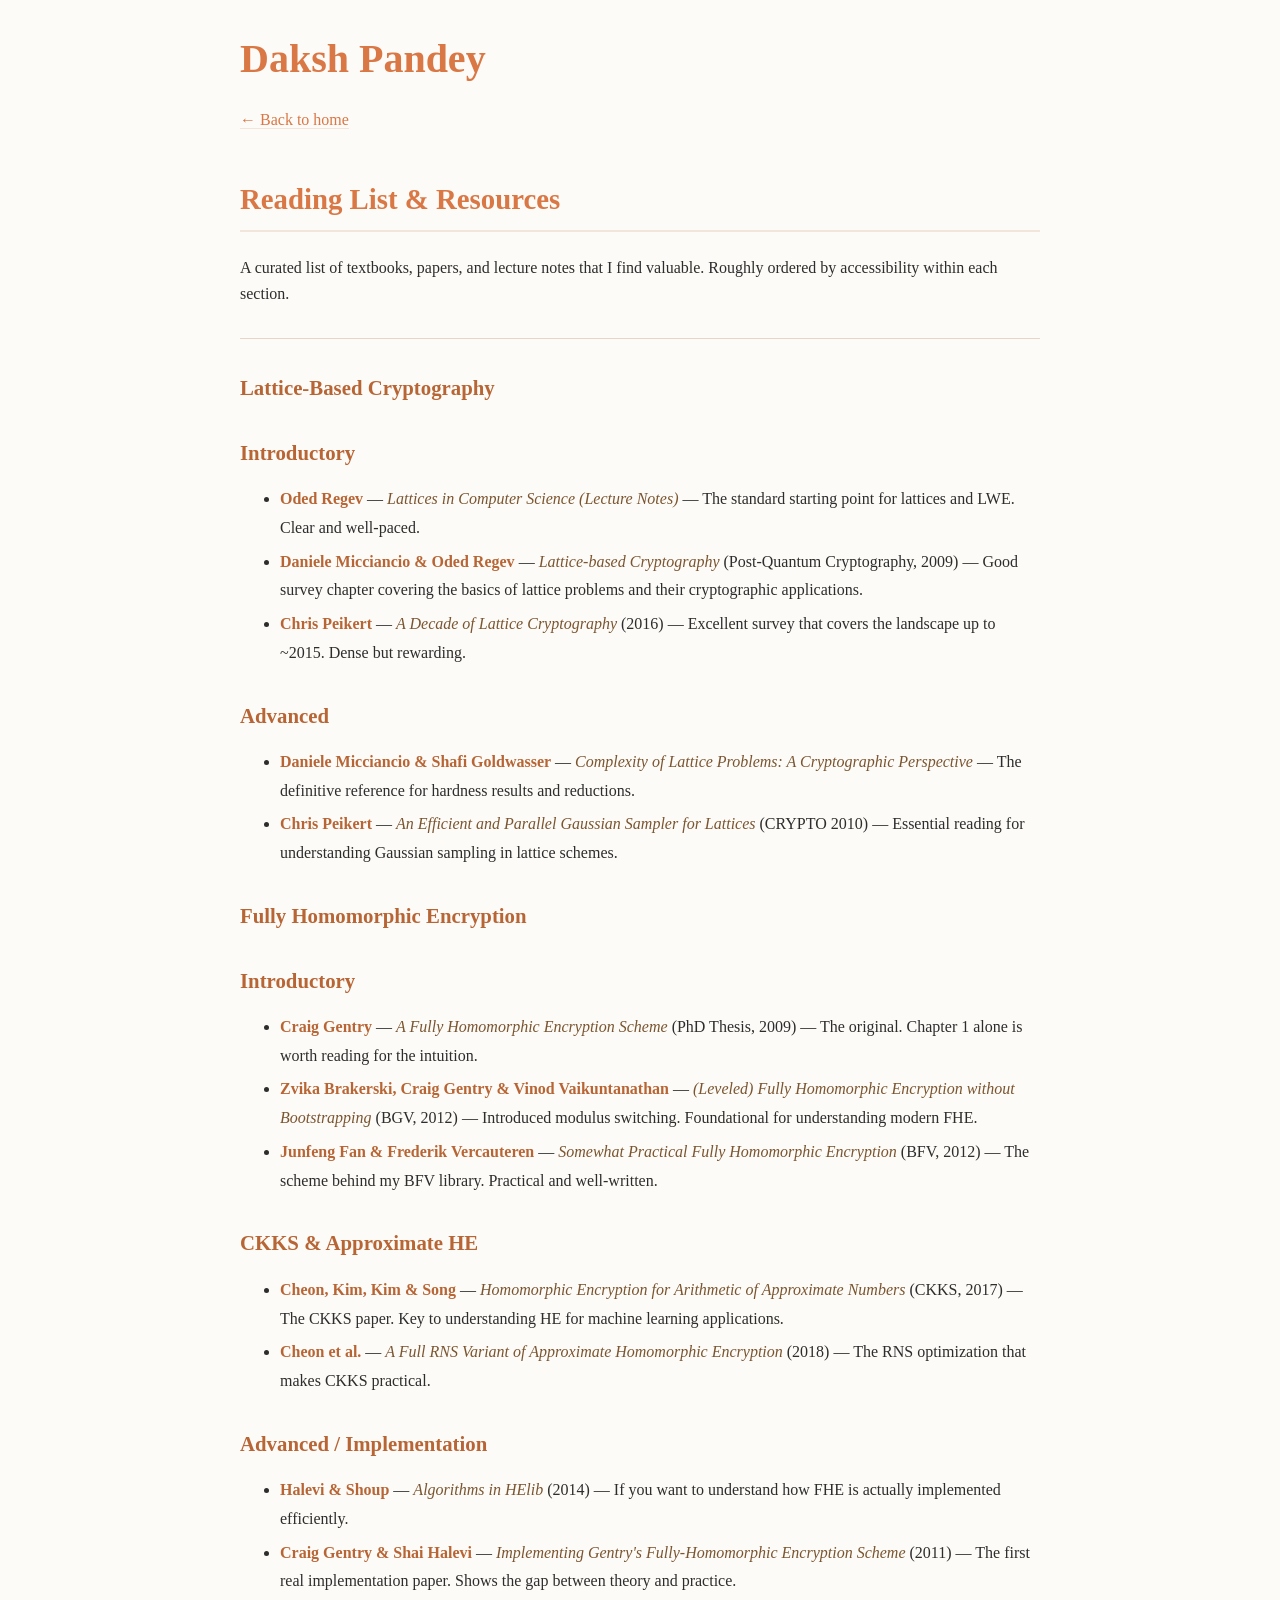
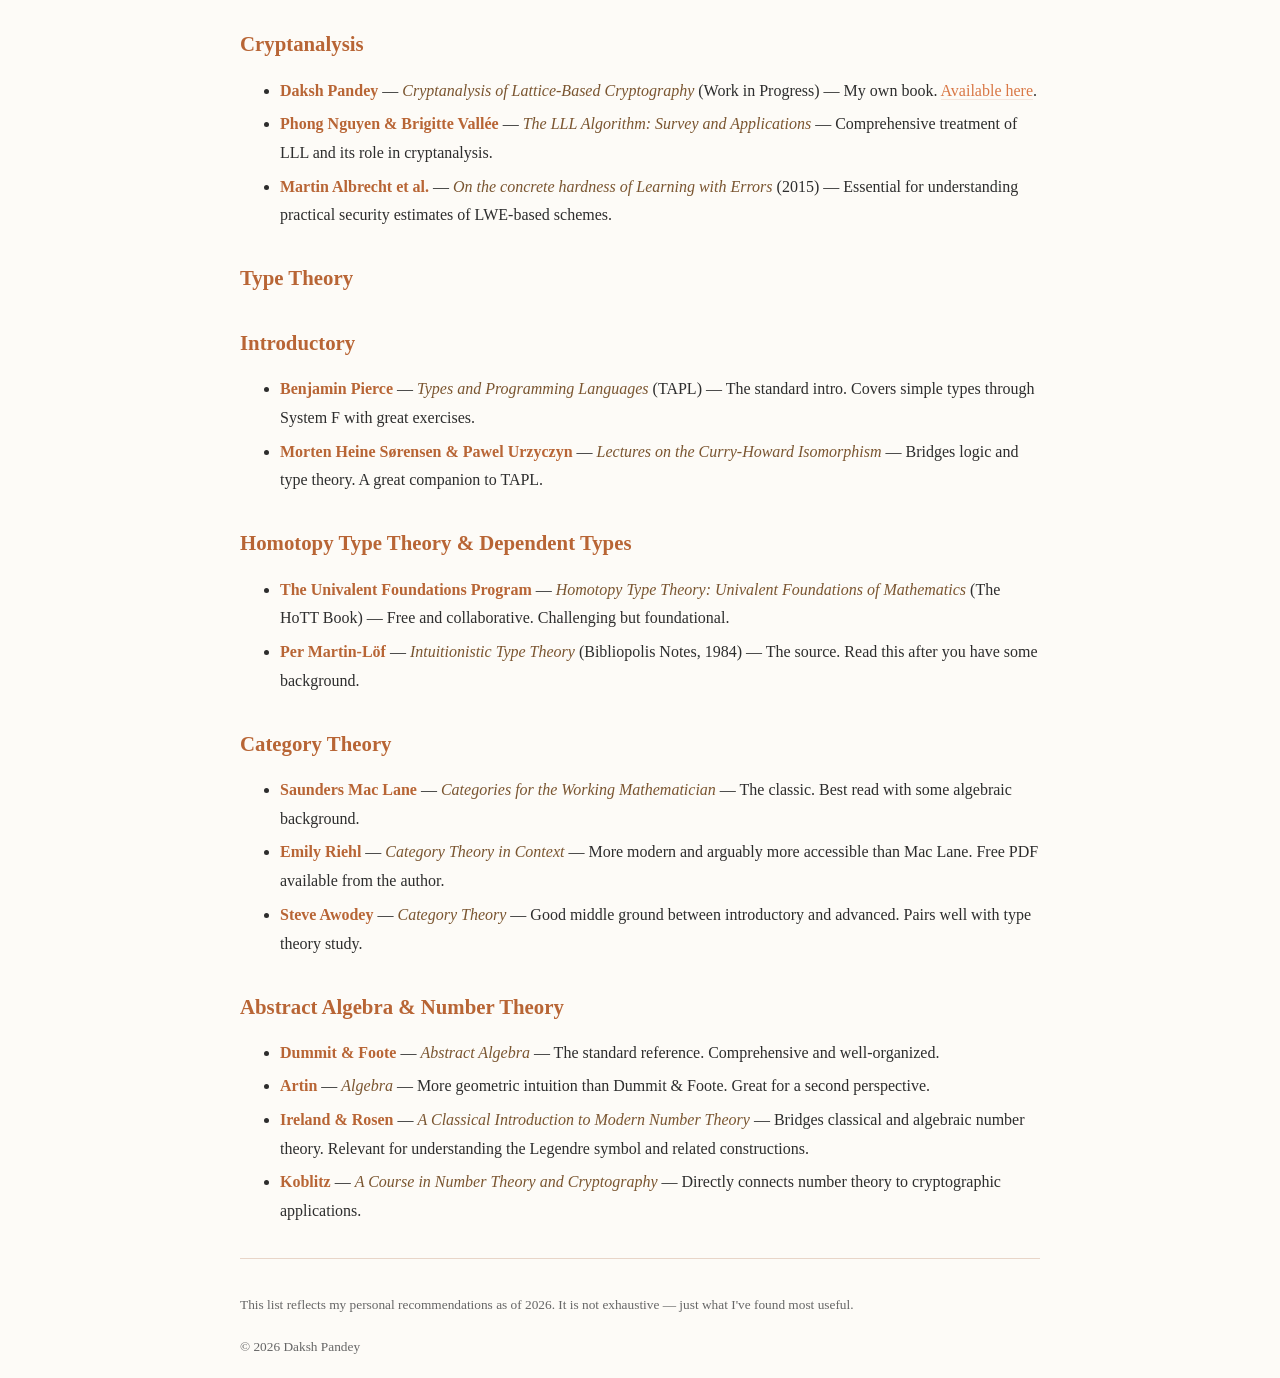
==== reading.html @ 82d470d3 ":)" ====
<!DOCTYPE html>
<html lang="en">
<head>
    <meta charset="UTF-8">
    <meta name="viewport" content="width=device-width, initial-scale=1.0">
    <title>Reading List - Daksh Pandey</title>
    <link rel="stylesheet" href="styles.css">
</head>
<body>
    <h1><a href="index.html" style="border-bottom: none;">Daksh Pandey</a></h1>
    <p><a href="index.html">&larr; Back to home</a></p>

    <h2>Reading List & Resources</h2>
    <p>A curated list of textbooks, papers, and lecture notes that I find valuable. Roughly ordered by accessibility within each section.</p>

    <hr>

    <h3>Lattice-Based Cryptography</h3>

    <h4>Introductory</h4>
    <ul>
        <li><strong>Oded Regev</strong> — <em>Lattices in Computer Science (Lecture Notes)</em> — The standard starting point for lattices and LWE. Clear and well-paced.</li>
        <li><strong>Daniele Micciancio & Oded Regev</strong> — <em>Lattice-based Cryptography</em> (Post-Quantum Cryptography, 2009) — Good survey chapter covering the basics of lattice problems and their cryptographic applications.</li>
        <li><strong>Chris Peikert</strong> — <em>A Decade of Lattice Cryptography</em> (2016) — Excellent survey that covers the landscape up to ~2015. Dense but rewarding.</li>
    </ul>

    <h4>Advanced</h4>
    <ul>
        <li><strong>Daniele Micciancio & Shafi Goldwasser</strong> — <em>Complexity of Lattice Problems: A Cryptographic Perspective</em> — The definitive reference for hardness results and reductions.</li>
        <li><strong>Chris Peikert</strong> — <em>An Efficient and Parallel Gaussian Sampler for Lattices</em> (CRYPTO 2010) — Essential reading for understanding Gaussian sampling in lattice schemes.</li>
    </ul>

    <h3>Fully Homomorphic Encryption</h3>

    <h4>Introductory</h4>
    <ul>
        <li><strong>Craig Gentry</strong> — <em>A Fully Homomorphic Encryption Scheme</em> (PhD Thesis, 2009) — The original. Chapter 1 alone is worth reading for the intuition.</li>
        <li><strong>Zvika Brakerski, Craig Gentry & Vinod Vaikuntanathan</strong> — <em>(Leveled) Fully Homomorphic Encryption without Bootstrapping</em> (BGV, 2012) — Introduced modulus switching. Foundational for understanding modern FHE.</li>
        <li><strong>Junfeng Fan & Frederik Vercauteren</strong> — <em>Somewhat Practical Fully Homomorphic Encryption</em> (BFV, 2012) — The scheme behind my BFV library. Practical and well-written.</li>
    </ul>

    <h4>CKKS & Approximate HE</h4>
    <ul>
        <li><strong>Cheon, Kim, Kim & Song</strong> — <em>Homomorphic Encryption for Arithmetic of Approximate Numbers</em> (CKKS, 2017) — The CKKS paper. Key to understanding HE for machine learning applications.</li>
        <li><strong>Cheon et al.</strong> — <em>A Full RNS Variant of Approximate Homomorphic Encryption</em> (2018) — The RNS optimization that makes CKKS practical.</li>
    </ul>

    <h4>Advanced / Implementation</h4>
    <ul>
        <li><strong>Halevi & Shoup</strong> — <em>Algorithms in HElib</em> (2014) — If you want to understand how FHE is actually implemented efficiently.</li>
        <li><strong>Craig Gentry & Shai Halevi</strong> — <em>Implementing Gentry's Fully-Homomorphic Encryption Scheme</em> (2011) — The first real implementation paper. Shows the gap between theory and practice.</li>
    </ul>

    <h3>Cryptanalysis</h3>
    <ul>
        <li><strong>Daksh Pandey</strong> — <em>Cryptanalysis of Lattice-Based Cryptography</em> (Work in Progress) — My own book. <a href="https://da1729.github.io/book/">Available here</a>.</li>
        <li><strong>Phong Nguyen & Brigitte Vall&eacute;e</strong> — <em>The LLL Algorithm: Survey and Applications</em> — Comprehensive treatment of LLL and its role in cryptanalysis.</li>
        <li><strong>Martin Albrecht et al.</strong> — <em>On the concrete hardness of Learning with Errors</em> (2015) — Essential for understanding practical security estimates of LWE-based schemes.</li>
    </ul>

    <h3>Type Theory</h3>

    <h4>Introductory</h4>
    <ul>
        <li><strong>Benjamin Pierce</strong> — <em>Types and Programming Languages</em> (TAPL) — The standard intro. Covers simple types through System F with great exercises.</li>
        <li><strong>Morten Heine S&oslash;rensen & Pawel Urzyczyn</strong> — <em>Lectures on the Curry-Howard Isomorphism</em> — Bridges logic and type theory. A great companion to TAPL.</li>
    </ul>

    <h4>Homotopy Type Theory & Dependent Types</h4>
    <ul>
        <li><strong>The Univalent Foundations Program</strong> — <em>Homotopy Type Theory: Univalent Foundations of Mathematics</em> (The HoTT Book) — Free and collaborative. Challenging but foundational.</li>
        <li><strong>Per Martin-L&ouml;f</strong> — <em>Intuitionistic Type Theory</em> (Bibliopolis Notes, 1984) — The source. Read this after you have some background.</li>
    </ul>

    <h3>Category Theory</h3>
    <ul>
        <li><strong>Saunders Mac Lane</strong> — <em>Categories for the Working Mathematician</em> — The classic. Best read with some algebraic background.</li>
        <li><strong>Emily Riehl</strong> — <em>Category Theory in Context</em> — More modern and arguably more accessible than Mac Lane. Free PDF available from the author.</li>
        <li><strong>Steve Awodey</strong> — <em>Category Theory</em> — Good middle ground between introductory and advanced. Pairs well with type theory study.</li>
    </ul>

    <h3>Abstract Algebra & Number Theory</h3>
    <ul>
        <li><strong>Dummit & Foote</strong> — <em>Abstract Algebra</em> — The standard reference. Comprehensive and well-organized.</li>
        <li><strong>Artin</strong> — <em>Algebra</em> — More geometric intuition than Dummit & Foote. Great for a second perspective.</li>
        <li><strong>Ireland & Rosen</strong> — <em>A Classical Introduction to Modern Number Theory</em> — Bridges classical and algebraic number theory. Relevant for understanding the Legendre symbol and related constructions.</li>
        <li><strong>Koblitz</strong> — <em>A Course in Number Theory and Cryptography</em> — Directly connects number theory to cryptographic applications.</li>
    </ul>

    <hr>

    <p><small>This list reflects my personal recommendations as of 2026. It is not exhaustive — just what I've found most useful.</small></p>

    <p><small>&copy; 2026 Daksh Pandey</small></p>
</body>
</html>
---- styles.css ----
body {
    max-width: 800px;
    margin: 20px auto;
    padding: 0 20px;
    font-family: serif;
    line-height: 1.6;
    color: #2d2d2d;
    background: #fdfbf7;
}

h1 {
    color: #c47545;
    font-size: 2.5em;
    margin-bottom: 0.3em;
}

h2 {
    color: #d97745;
    font-size: 1.8em;
    margin-top: 1.5em;
    margin-bottom: 0.8em;
    border-bottom: 2px solid #f4e5dc;
    padding-bottom: 0.3em;
}

h3 {
    color: #b86535;
    font-size: 1.3em;
    margin-top: 1.5em;
    margin-bottom: 0.5em;
}

h4 {
    color: #b86535;
    font-size: 1.3em;
    margin-top: 1.5em;
    margin-bottom: 0.5em;
}


a {
    color: #d97745;
    text-decoration: none;
    border-bottom: 1px solid #f4e5dc;
    transition: border-color 0.2s;
}

a:hover {
    border-bottom-color: #d97745;
}

hr {
    border: none;
    border-top: 1px solid #e8d5c8;
    margin: 2em 0;
}

.skills {
    background: #faf6f2;
    padding: 8px 12px;
    margin: 0.5em 0 1.5em 0;
    border-left: 3px solid #f4e5dc;
}

.skills small {
    color: #8b6540;
}

strong {
    color: #b86535;
}

em {
    color: #7a5530;
}

small {
    color: #666;
}

ul {
    line-height: 1.8;
}

li {
    margin-bottom: 0.3em;
}
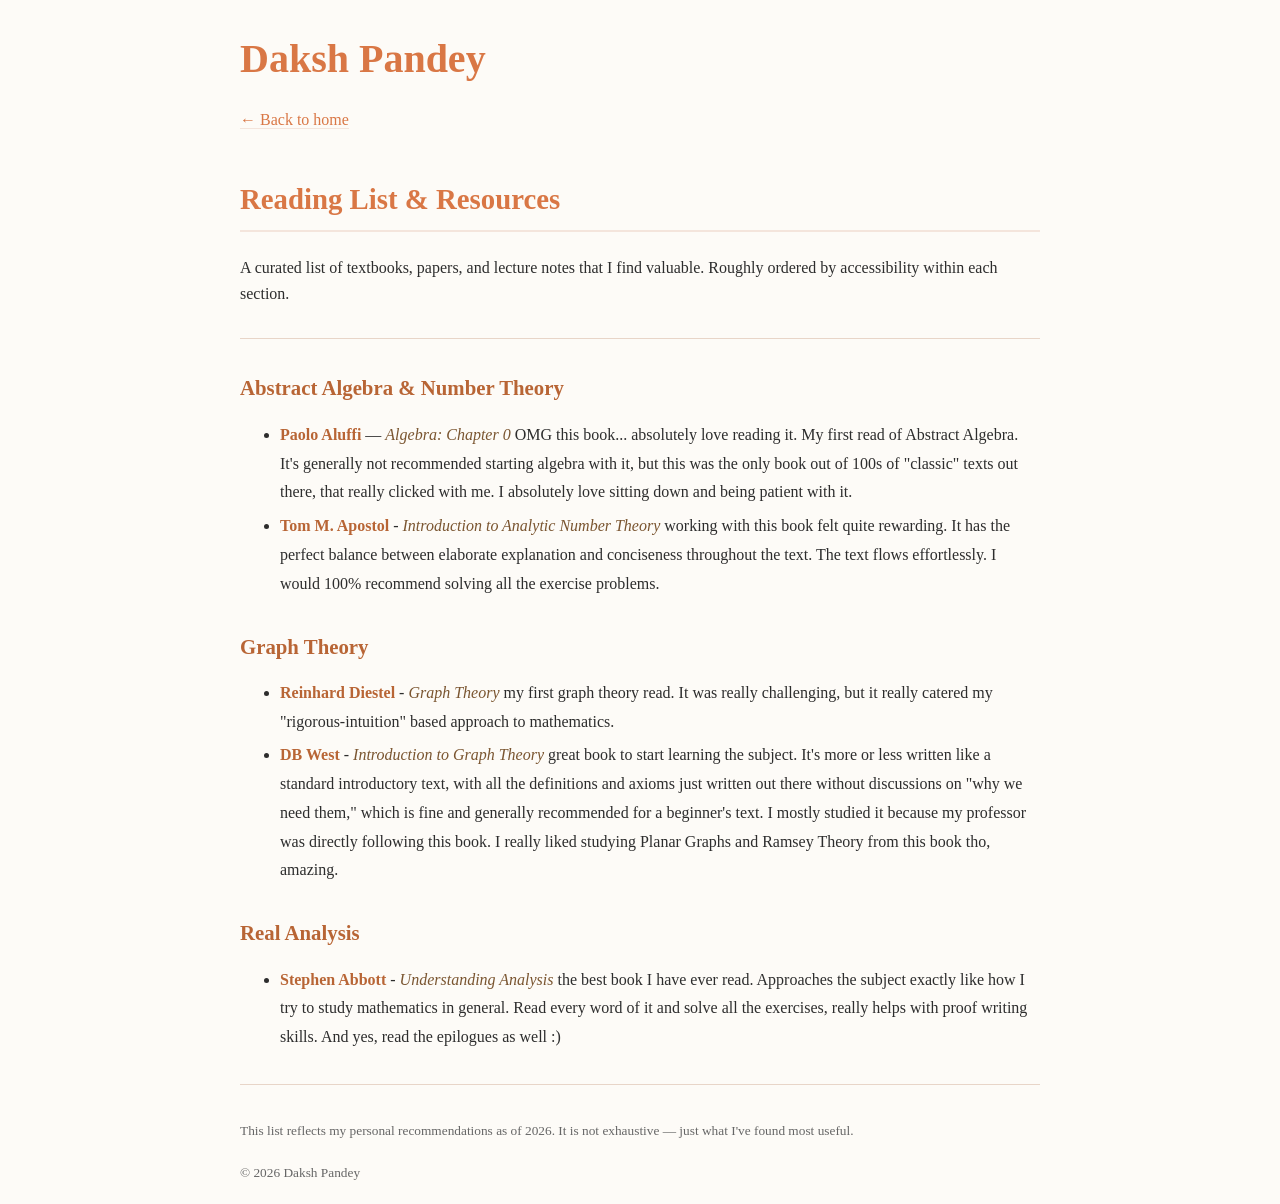
==== commit d63b169e: "update" ====
--- a/reading.html
+++ b/reading.html
@@ -15,80 +15,25 @@
 
     <hr>
 
-    <h3>Lattice-Based Cryptography</h3>
-
-    <h4>Introductory</h4>
-    <ul>
-        <li><strong>Oded Regev</strong> — <em>Lattices in Computer Science (Lecture Notes)</em> — The standard starting point for lattices and LWE. Clear and well-paced.</li>
-        <li><strong>Daniele Micciancio & Oded Regev</strong> — <em>Lattice-based Cryptography</em> (Post-Quantum Cryptography, 2009) — Good survey chapter covering the basics of lattice problems and their cryptographic applications.</li>
-        <li><strong>Chris Peikert</strong> — <em>A Decade of Lattice Cryptography</em> (2016) — Excellent survey that covers the landscape up to ~2015. Dense but rewarding.</li>
-    </ul>
-
-    <h4>Advanced</h4>
-    <ul>
-        <li><strong>Daniele Micciancio & Shafi Goldwasser</strong> — <em>Complexity of Lattice Problems: A Cryptographic Perspective</em> — The definitive reference for hardness results and reductions.</li>
-        <li><strong>Chris Peikert</strong> — <em>An Efficient and Parallel Gaussian Sampler for Lattices</em> (CRYPTO 2010) — Essential reading for understanding Gaussian sampling in lattice schemes.</li>
-    </ul>
-
-    <h3>Fully Homomorphic Encryption</h3>
-
-    <h4>Introductory</h4>
-    <ul>
-        <li><strong>Craig Gentry</strong> — <em>A Fully Homomorphic Encryption Scheme</em> (PhD Thesis, 2009) — The original. Chapter 1 alone is worth reading for the intuition.</li>
-        <li><strong>Zvika Brakerski, Craig Gentry & Vinod Vaikuntanathan</strong> — <em>(Leveled) Fully Homomorphic Encryption without Bootstrapping</em> (BGV, 2012) — Introduced modulus switching. Foundational for understanding modern FHE.</li>
-        <li><strong>Junfeng Fan & Frederik Vercauteren</strong> — <em>Somewhat Practical Fully Homomorphic Encryption</em> (BFV, 2012) — The scheme behind my BFV library. Practical and well-written.</li>
-    </ul>
-
-    <h4>CKKS & Approximate HE</h4>
-    <ul>
-        <li><strong>Cheon, Kim, Kim & Song</strong> — <em>Homomorphic Encryption for Arithmetic of Approximate Numbers</em> (CKKS, 2017) — The CKKS paper. Key to understanding HE for machine learning applications.</li>
-        <li><strong>Cheon et al.</strong> — <em>A Full RNS Variant of Approximate Homomorphic Encryption</em> (2018) — The RNS optimization that makes CKKS practical.</li>
-    </ul>
-
-    <h4>Advanced / Implementation</h4>
-    <ul>
-        <li><strong>Halevi & Shoup</strong> — <em>Algorithms in HElib</em> (2014) — If you want to understand how FHE is actually implemented efficiently.</li>
-        <li><strong>Craig Gentry & Shai Halevi</strong> — <em>Implementing Gentry's Fully-Homomorphic Encryption Scheme</em> (2011) — The first real implementation paper. Shows the gap between theory and practice.</li>
-    </ul>
-
-    <h3>Cryptanalysis</h3>
-    <ul>
-        <li><strong>Daksh Pandey</strong> — <em>Cryptanalysis of Lattice-Based Cryptography</em> (Work in Progress) — My own book. <a href="https://da1729.github.io/book/">Available here</a>.</li>
-        <li><strong>Phong Nguyen & Brigitte Vall&eacute;e</strong> — <em>The LLL Algorithm: Survey and Applications</em> — Comprehensive treatment of LLL and its role in cryptanalysis.</li>
-        <li><strong>Martin Albrecht et al.</strong> — <em>On the concrete hardness of Learning with Errors</em> (2015) — Essential for understanding practical security estimates of LWE-based schemes.</li>
-    </ul>
-
-    <h3>Type Theory</h3>
-
-    <h4>Introductory</h4>
-    <ul>
-        <li><strong>Benjamin Pierce</strong> — <em>Types and Programming Languages</em> (TAPL) — The standard intro. Covers simple types through System F with great exercises.</li>
-        <li><strong>Morten Heine S&oslash;rensen & Pawel Urzyczyn</strong> — <em>Lectures on the Curry-Howard Isomorphism</em> — Bridges logic and type theory. A great companion to TAPL.</li>
-    </ul>
-
-    <h4>Homotopy Type Theory & Dependent Types</h4>
-    <ul>
-        <li><strong>The Univalent Foundations Program</strong> — <em>Homotopy Type Theory: Univalent Foundations of Mathematics</em> (The HoTT Book) — Free and collaborative. Challenging but foundational.</li>
-        <li><strong>Per Martin-L&ouml;f</strong> — <em>Intuitionistic Type Theory</em> (Bibliopolis Notes, 1984) — The source. Read this after you have some background.</li>
-    </ul>
-
-    <h3>Category Theory</h3>
-    <ul>
-        <li><strong>Saunders Mac Lane</strong> — <em>Categories for the Working Mathematician</em> — The classic. Best read with some algebraic background.</li>
-        <li><strong>Emily Riehl</strong> — <em>Category Theory in Context</em> — More modern and arguably more accessible than Mac Lane. Free PDF available from the author.</li>
-        <li><strong>Steve Awodey</strong> — <em>Category Theory</em> — Good middle ground between introductory and advanced. Pairs well with type theory study.</li>
-    </ul>
 
     <h3>Abstract Algebra & Number Theory</h3>
     <ul>
-        <li><strong>Dummit & Foote</strong> — <em>Abstract Algebra</em> — The standard reference. Comprehensive and well-organized.</li>
-        <li><strong>Artin</strong> — <em>Algebra</em> — More geometric intuition than Dummit & Foote. Great for a second perspective.</li>
-        <li><strong>Ireland & Rosen</strong> — <em>A Classical Introduction to Modern Number Theory</em> — Bridges classical and algebraic number theory. Relevant for understanding the Legendre symbol and related constructions.</li>
-        <li><strong>Koblitz</strong> — <em>A Course in Number Theory and Cryptography</em> — Directly connects number theory to cryptographic applications.</li>
+        <li><strong>Paolo Aluffi</strong> — <em>Algebra: Chapter 0</em> OMG this book... absolutely love reading it. My first read of Abstract Algebra. It's generally not recommended starting algebra with it, but this was the only book out of 100s of "classic" texts out there, that really clicked with me. I absolutely love sitting down and being patient with it.</li>
+	<li><strong>Tom M. Apostol</strong> - <em> Introduction to Analytic Number Theory </em> working with this book felt quite rewarding. It has the perfect balance between elaborate explanation and conciseness throughout the text. The text flows effortlessly. I would 100% recommend solving all the exercise problems.
     </ul>
 
+    <h3>Graph Theory</h3>
+    <ul>
+	    <li><strong>Reinhard Diestel</strong> - <em>Graph Theory </em> my first graph theory read. It was really challenging, but it really catered my "rigorous-intuition" based approach to mathematics.</li>
+	    <li><strong>DB West</strong> - <em> Introduction to Graph Theory </em> great book to start learning the subject. It's more or less written like a standard introductory text, with all the definitions and axioms just written out there without discussions on "why we need them," which is fine and generally recommended for a beginner's text. I mostly studied it because my professor was directly following this book. I really liked studying Planar Graphs and Ramsey Theory from this book tho, amazing.</li>
+ 	</ul>
+ 
+
+    <h3> Real Analysis</h3>
+    <ul>
+	    <li><strong>Stephen Abbott</strong> - <em> Understanding Analysis </em> the best book I have ever read. Approaches the subject exactly like how I try to study mathematics in general. Read every word of it and solve all the exercises, really helps with proof writing skills. And yes, read the epilogues as well :) </li>
+    </ul>
     <hr>
-
     <p><small>This list reflects my personal recommendations as of 2026. It is not exhaustive — just what I've found most useful.</small></p>
 
     <p><small>&copy; 2026 Daksh Pandey</small></p>
